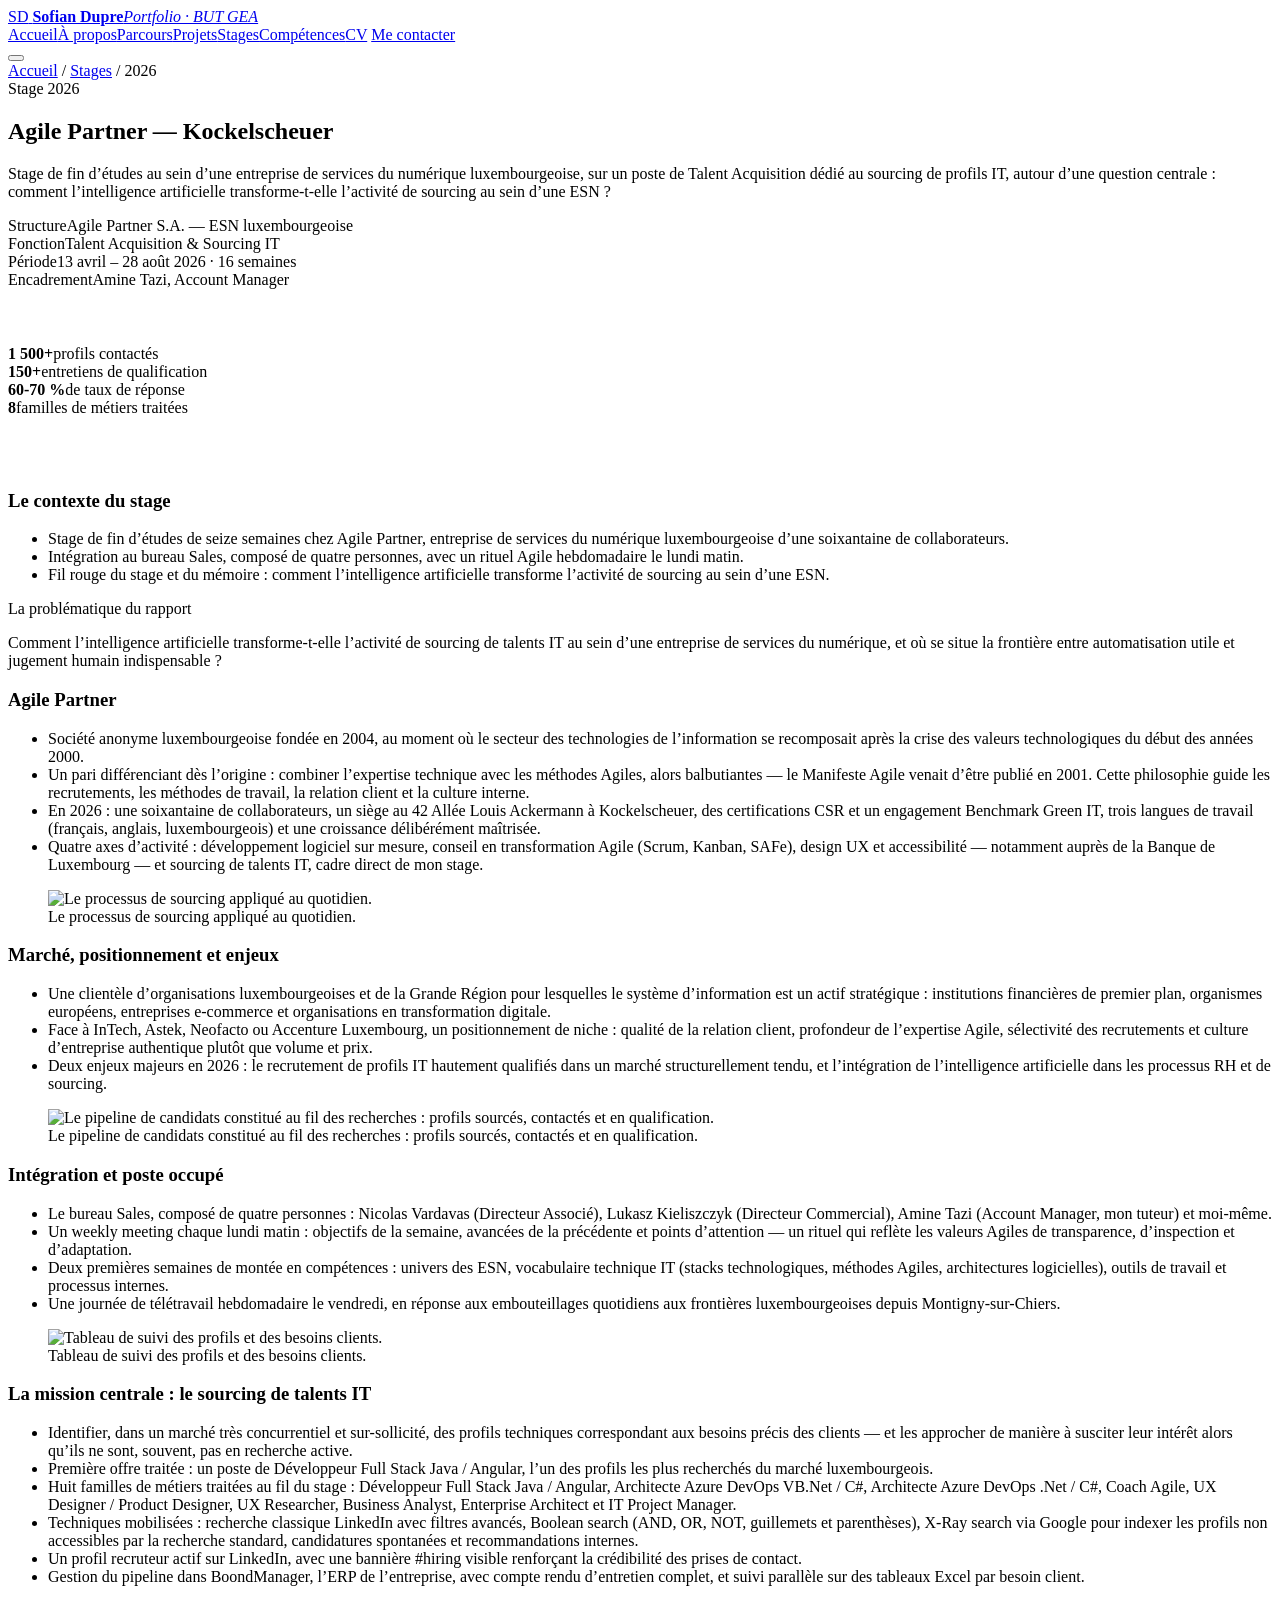
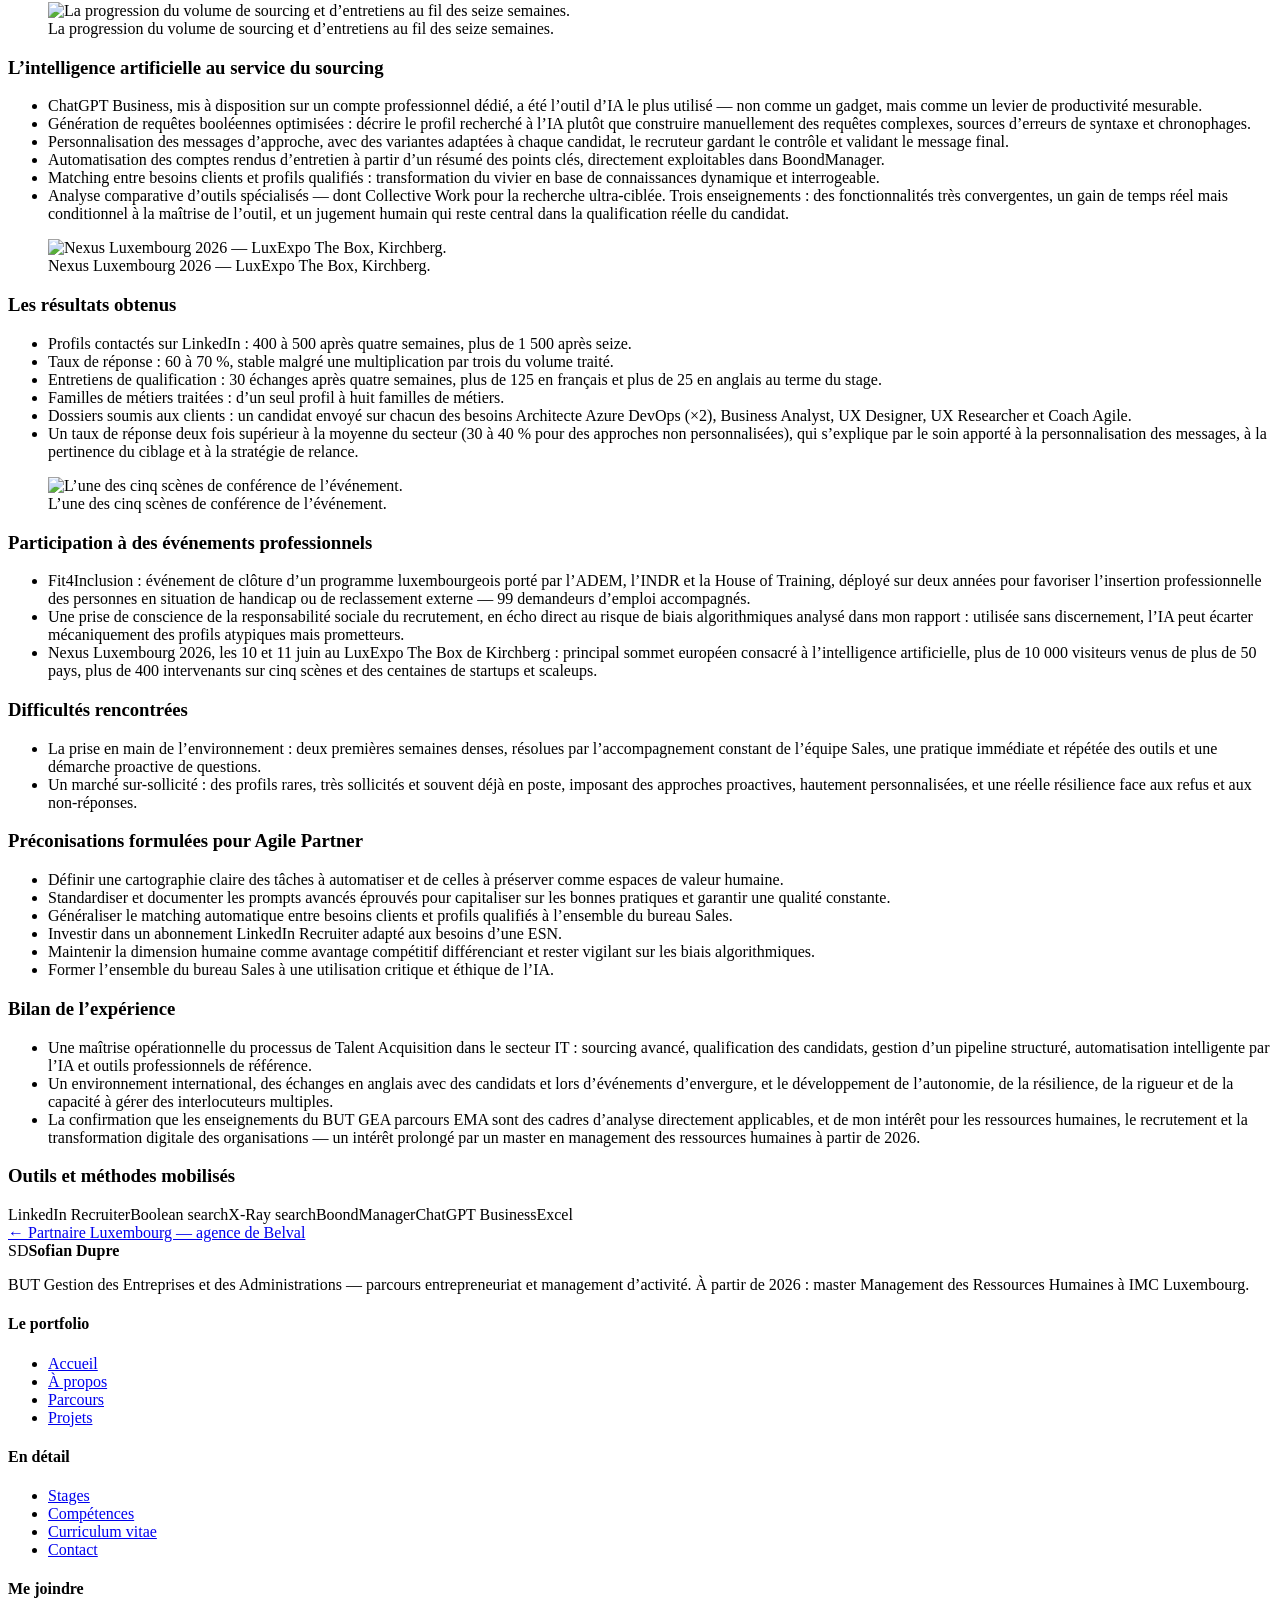
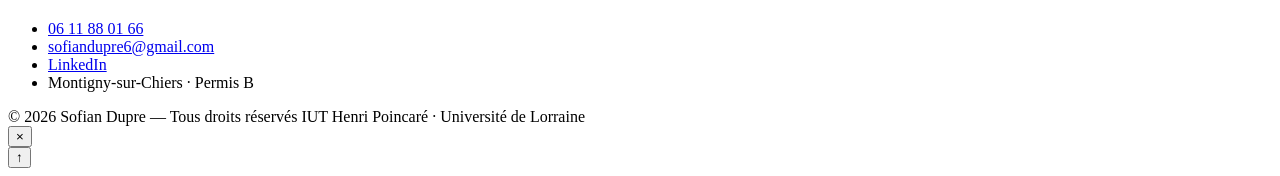
==== stages/agile.html @ 9243a303 "Add files via upload" ====
<!DOCTYPE html>
<html lang="fr">
<head>
<meta charset="utf-8">
<meta name="viewport" content="width=device-width,initial-scale=1">
<title>Agile Partner — Kockelscheuer · Sofian Dupre</title>
<meta name="description" content="Stage de fin d’études au sein d’une entreprise de services du numérique luxembourgeoise, sur un poste de Talent Acquisition dédié au sourcing de profils IT, autour d’une question centrale : comment l’intelligence artificielle transforme-t-elle l’activité de sourcing au sein d’une ESN ?">
<meta name="author" content="Sofian Dupre">
<meta property="og:title" content="Agile Partner — Kockelscheuer · Sofian Dupre">
<meta property="og:description" content="Stage de fin d’études au sein d’une entreprise de services du numérique luxembourgeoise, sur un poste de Talent Acquisition dédié au sourcing de profils IT, autour d’une question centrale : comment l’intelligence artificielle transforme-t-elle l’activité de sourcing au sein d’une ESN ?">
<meta property="og:type" content="website">
<link rel="stylesheet" href="../assets/css/style.css">
<link rel="icon" href="data:image/svg+xml,<svg xmlns='http://www.w3.org/2000/svg' viewBox='0 0 64 64'><rect width='64' height='64' rx='14' fill='%2310233F'/><text x='32' y='42' font-family='Arial' font-size='28' font-weight='bold' fill='white' text-anchor='middle'>SD</text></svg>">
</head>
<body>

<header>
  <div class="wrap nav">
    <a class="brand" href="../index.html">
      <span class="mono">SD</span>
      <span class="txt"><b>Sofian Dupre</b><i>Portfolio · BUT GEA</i></span>
    </a>
    <nav class="menu" aria-label="Navigation principale">
      <a href="../index.html">Accueil</a><a href="../a-propos.html">À propos</a><a href="../parcours.html">Parcours</a><a href="../projets.html">Projets</a><a href="../stages.html" class="active">Stages</a><a href="../competences.html">Compétences</a><a href="../cv.html">CV</a>
      <a class="btn primary" href="../contact.html">Me contacter</a>
    </nav>
    <button class="burger" aria-label="Ouvrir le menu" aria-expanded="false">
      <i></i><i></i><i></i></button>
  </div>
</header>

<main>

<section class="case-hero">
  <div class="wrap">
    <div class="crumbs"><a href="../index.html">Accueil</a> / <a href="../stages.html">Stages</a>
      / 2026</div>
    <span class="tag">Stage 2026</span>
    <h1>Agile Partner — Kockelscheuer</h1>
    <p>Stage de fin d’études au sein d’une entreprise de services du numérique luxembourgeoise, sur un poste de Talent Acquisition dédié au sourcing de profils IT, autour d’une question centrale : comment l’intelligence artificielle transforme-t-elle l’activité de sourcing au sein d’une ESN ?</p>
    <div class="case-meta"><div><span class="k">Structure</span><span class="v">Agile Partner S.A. — ESN luxembourgeoise</span></div><div><span class="k">Fonction</span><span class="v">Talent Acquisition &amp; Sourcing IT</span></div><div><span class="k">Période</span><span class="v">13 avril – 28 août 2026 · 16 semaines</span></div><div><span class="k">Encadrement</span><span class="v">Amine Tazi, Account Manager</span></div></div>
  </div>
</section>

<section style="padding-top:56px">
  <div class="wrap">
    <div class="hero-facts rv" style="margin:0 0 36px"><div class="fact"><b>1 500+</b><span>profils contactés</span></div><div class="fact"><b>150+</b><span>entretiens de qualification</span></div><div class="fact"><b>60-70 %</b><span>de taux de réponse</span></div><div class="fact"><b>8</b><span>familles de métiers traitées</span></div></div>
    <div class="gal"><figure><img src="../assets/img/stage_agile.jpg" alt="" loading="lazy"><figcaption></figcaption></figure></div>
    <div class="blk rv"><h3>Le contexte du stage</h3><ul class="list"><li>Stage de fin d’études de seize semaines chez Agile Partner, entreprise de services du numérique luxembourgeoise d’une soixantaine de collaborateurs.</li><li>Intégration au bureau Sales, composé de quatre personnes, avec un rituel Agile hebdomadaire le lundi matin.</li><li>Fil rouge du stage et du mémoire : comment l’intelligence artificielle transforme l’activité de sourcing au sein d’une ESN.</li></ul></div>
    <div class="callout"><div class="k">La problématique du rapport</div><p>Comment l’intelligence artificielle transforme-t-elle l’activité de sourcing de talents IT au sein d’une entreprise de services du numérique, et où se situe la frontière entre automatisation utile et jugement humain indispensable ?</p></div>
    <div class="blk rv"><h3>Agile Partner</h3><ul class="list"><li>Société anonyme luxembourgeoise fondée en 2004, au moment où le secteur des technologies de l’information se recomposait après la crise des valeurs technologiques du début des années 2000.</li><li>Un pari différenciant dès l’origine : combiner l’expertise technique avec les méthodes Agiles, alors balbutiantes — le Manifeste Agile venait d’être publié en 2001. Cette philosophie guide les recrutements, les méthodes de travail, la relation client et la culture interne.</li><li>En 2026 : une soixantaine de collaborateurs, un siège au 42 Allée Louis Ackermann à Kockelscheuer, des certifications CSR et un engagement Benchmark Green IT, trois langues de travail (français, anglais, luxembourgeois) et une croissance délibérément maîtrisée.</li><li>Quatre axes d’activité : développement logiciel sur mesure, conseil en transformation Agile (Scrum, Kanban, SAFe), design UX et accessibilité — notamment auprès de la Banque de Luxembourg — et sourcing de talents IT, cadre direct de mon stage.</li></ul><div class="gal"><figure><img src="../assets/img/dg_sourcing.svg" alt="Le processus de sourcing appliqué au quotidien." loading="lazy"><figcaption>Le processus de sourcing appliqué au quotidien.</figcaption></figure></div></div><div class="blk rv"><h3>Marché, positionnement et enjeux</h3><ul class="list"><li>Une clientèle d’organisations luxembourgeoises et de la Grande Région pour lesquelles le système d’information est un actif stratégique : institutions financières de premier plan, organismes européens, entreprises e-commerce et organisations en transformation digitale.</li><li>Face à InTech, Astek, Neofacto ou Accenture Luxembourg, un positionnement de niche : qualité de la relation client, profondeur de l’expertise Agile, sélectivité des recrutements et culture d’entreprise authentique plutôt que volume et prix.</li><li>Deux enjeux majeurs en 2026 : le recrutement de profils IT hautement qualifiés dans un marché structurellement tendu, et l’intégration de l’intelligence artificielle dans les processus RH et de sourcing.</li></ul><div class="gal"><figure><img src="../assets/img/st_agile_pipeline.jpg" alt="Le pipeline de candidats constitué au fil des recherches : profils sourcés, contactés et en qualification." loading="lazy"><figcaption>Le pipeline de candidats constitué au fil des recherches : profils sourcés, contactés et en qualification.</figcaption></figure></div></div><div class="blk rv"><h3>Intégration et poste occupé</h3><ul class="list"><li>Le bureau Sales, composé de quatre personnes : Nicolas Vardavas (Directeur Associé), Lukasz Kieliszczyk (Directeur Commercial), Amine Tazi (Account Manager, mon tuteur) et moi-même.</li><li>Un weekly meeting chaque lundi matin : objectifs de la semaine, avancées de la précédente et points d’attention — un rituel qui reflète les valeurs Agiles de transparence, d’inspection et d’adaptation.</li><li>Deux premières semaines de montée en compétences : univers des ESN, vocabulaire technique IT (stacks technologiques, méthodes Agiles, architectures logicielles), outils de travail et processus internes.</li><li>Une journée de télétravail hebdomadaire le vendredi, en réponse aux embouteillages quotidiens aux frontières luxembourgeoises depuis Montigny-sur-Chiers.</li></ul><div class="gal"><figure><img src="../assets/img/st_agile_suivi.jpg" alt="Tableau de suivi des profils et des besoins clients." loading="lazy"><figcaption>Tableau de suivi des profils et des besoins clients.</figcaption></figure></div></div><div class="blk rv"><h3>La mission centrale : le sourcing de talents IT</h3><ul class="list"><li>Identifier, dans un marché très concurrentiel et sur-sollicité, des profils techniques correspondant aux besoins précis des clients — et les approcher de manière à susciter leur intérêt alors qu’ils ne sont, souvent, pas en recherche active.</li><li>Première offre traitée : un poste de Développeur Full Stack Java / Angular, l’un des profils les plus recherchés du marché luxembourgeois.</li><li>Huit familles de métiers traitées au fil du stage : Développeur Full Stack Java / Angular, Architecte Azure DevOps VB.Net / C#, Architecte Azure DevOps .Net / C#, Coach Agile, UX Designer / Product Designer, UX Researcher, Business Analyst, Enterprise Architect et IT Project Manager.</li><li>Techniques mobilisées : recherche classique LinkedIn avec filtres avancés, Boolean search (AND, OR, NOT, guillemets et parenthèses), X-Ray search via Google pour indexer les profils non accessibles par la recherche standard, candidatures spontanées et recommandations internes.</li><li>Un profil recruteur actif sur LinkedIn, avec une bannière #hiring visible renforçant la crédibilité des prises de contact.</li><li>Gestion du pipeline dans BoondManager, l’ERP de l’entreprise, avec compte rendu d’entretien complet, et suivi parallèle sur des tableaux Excel par besoin client.</li></ul><div class="gal"><figure><img src="../assets/img/dg_agile_progression.svg" alt="La progression du volume de sourcing et d’entretiens au fil des seize semaines." loading="lazy"><figcaption>La progression du volume de sourcing et d’entretiens au fil des seize semaines.</figcaption></figure></div></div><div class="blk rv"><h3>L’intelligence artificielle au service du sourcing</h3><ul class="list"><li>ChatGPT Business, mis à disposition sur un compte professionnel dédié, a été l’outil d’IA le plus utilisé — non comme un gadget, mais comme un levier de productivité mesurable.</li><li>Génération de requêtes booléennes optimisées : décrire le profil recherché à l’IA plutôt que construire manuellement des requêtes complexes, sources d’erreurs de syntaxe et chronophages.</li><li>Personnalisation des messages d’approche, avec des variantes adaptées à chaque candidat, le recruteur gardant le contrôle et validant le message final.</li><li>Automatisation des comptes rendus d’entretien à partir d’un résumé des points clés, directement exploitables dans BoondManager.</li><li>Matching entre besoins clients et profils qualifiés : transformation du vivier en base de connaissances dynamique et interrogeable.</li><li>Analyse comparative d’outils spécialisés — dont Collective Work pour la recherche ultra-ciblée. Trois enseignements : des fonctionnalités très convergentes, un gain de temps réel mais conditionnel à la maîtrise de l’outil, et un jugement humain qui reste central dans la qualification réelle du candidat.</li></ul><div class="gal"><figure><img src="../assets/img/st_nexus1.jpg" alt="Nexus Luxembourg 2026 — LuxExpo The Box, Kirchberg." loading="lazy"><figcaption>Nexus Luxembourg 2026 — LuxExpo The Box, Kirchberg.</figcaption></figure></div></div><div class="blk rv"><h3>Les résultats obtenus</h3><ul class="list"><li>Profils contactés sur LinkedIn : 400 à 500 après quatre semaines, plus de 1 500 après seize.</li><li>Taux de réponse : 60 à 70 %, stable malgré une multiplication par trois du volume traité.</li><li>Entretiens de qualification : 30 échanges après quatre semaines, plus de 125 en français et plus de 25 en anglais au terme du stage.</li><li>Familles de métiers traitées : d’un seul profil à huit familles de métiers.</li><li>Dossiers soumis aux clients : un candidat envoyé sur chacun des besoins Architecte Azure DevOps (×2), Business Analyst, UX Designer, UX Researcher et Coach Agile.</li><li>Un taux de réponse deux fois supérieur à la moyenne du secteur (30 à 40 % pour des approches non personnalisées), qui s’explique par le soin apporté à la personnalisation des messages, à la pertinence du ciblage et à la stratégie de relance.</li></ul><div class="gal"><figure><img src="../assets/img/st_nexus2.jpg" alt="L’une des cinq scènes de conférence de l’événement." loading="lazy"><figcaption>L’une des cinq scènes de conférence de l’événement.</figcaption></figure></div></div><div class="blk rv"><h3>Participation à des événements professionnels</h3><ul class="list"><li>Fit4Inclusion : événement de clôture d’un programme luxembourgeois porté par l’ADEM, l’INDR et la House of Training, déployé sur deux années pour favoriser l’insertion professionnelle des personnes en situation de handicap ou de reclassement externe — 99 demandeurs d’emploi accompagnés.</li><li>Une prise de conscience de la responsabilité sociale du recrutement, en écho direct au risque de biais algorithmiques analysé dans mon rapport : utilisée sans discernement, l’IA peut écarter mécaniquement des profils atypiques mais prometteurs.</li><li>Nexus Luxembourg 2026, les 10 et 11 juin au LuxExpo The Box de Kirchberg : principal sommet européen consacré à l’intelligence artificielle, plus de 10 000 visiteurs venus de plus de 50 pays, plus de 400 intervenants sur cinq scènes et des centaines de startups et scaleups.</li></ul></div><div class="blk rv"><h3>Difficultés rencontrées</h3><ul class="list"><li>La prise en main de l’environnement : deux premières semaines denses, résolues par l’accompagnement constant de l’équipe Sales, une pratique immédiate et répétée des outils et une démarche proactive de questions.</li><li>Un marché sur-sollicité : des profils rares, très sollicités et souvent déjà en poste, imposant des approches proactives, hautement personnalisées, et une réelle résilience face aux refus et aux non-réponses.</li></ul></div><div class="blk rv"><h3>Préconisations formulées pour Agile Partner</h3><ul class="list"><li>Définir une cartographie claire des tâches à automatiser et de celles à préserver comme espaces de valeur humaine.</li><li>Standardiser et documenter les prompts avancés éprouvés pour capitaliser sur les bonnes pratiques et garantir une qualité constante.</li><li>Généraliser le matching automatique entre besoins clients et profils qualifiés à l’ensemble du bureau Sales.</li><li>Investir dans un abonnement LinkedIn Recruiter adapté aux besoins d’une ESN.</li><li>Maintenir la dimension humaine comme avantage compétitif différenciant et rester vigilant sur les biais algorithmiques.</li><li>Former l’ensemble du bureau Sales à une utilisation critique et éthique de l’IA.</li></ul></div><div class="blk rv"><h3>Bilan de l’expérience</h3><ul class="list"><li>Une maîtrise opérationnelle du processus de Talent Acquisition dans le secteur IT : sourcing avancé, qualification des candidats, gestion d’un pipeline structuré, automatisation intelligente par l’IA et outils professionnels de référence.</li><li>Un environnement international, des échanges en anglais avec des candidats et lors d’événements d’envergure, et le développement de l’autonomie, de la résilience, de la rigueur et de la capacité à gérer des interlocuteurs multiples.</li><li>La confirmation que les enseignements du BUT GEA parcours EMA sont des cadres d’analyse directement applicables, et de mon intérêt pour les ressources humaines, le recrutement et la transformation digitale des organisations — un intérêt prolongé par un master en management des ressources humaines à partir de 2026.</li></ul></div>
    <div class="blk rv"><h3>Outils et méthodes mobilisés</h3><div class="chipset"><span class="chip">LinkedIn Recruiter</span><span class="chip">Boolean search</span><span class="chip">X-Ray search</span><span class="chip">BoondManager</span><span class="chip">ChatGPT Business</span><span class="chip">Excel</span></div></div>
    <div class="pager"><a href="partnaire.html">← Partnaire Luxembourg — agence de Belval</a></div>
  </div>
</section>
</main>

<footer>
  <div class="wrap">
    <div class="fgrid">
      <div>
        <div class="fb"><span class="mono">SD</span><b>Sofian Dupre</b></div>
        <p>BUT Gestion des Entreprises et des Administrations — parcours entrepreneuriat et
           management d’activité. À partir de 2026 : master Management des Ressources Humaines
           à IMC Luxembourg.</p>
      </div>
      <div><h4>Le portfolio</h4><ul>
        <li><a href="../index.html">Accueil</a></li>
        <li><a href="../a-propos.html">À propos</a></li>
        <li><a href="../parcours.html">Parcours</a></li>
        <li><a href="../projets.html">Projets</a></li></ul></div>
      <div><h4>En détail</h4><ul>
        <li><a href="../stages.html">Stages</a></li>
        <li><a href="../competences.html">Compétences</a></li>
        <li><a href="../cv.html">Curriculum vitae</a></li>
        <li><a href="../contact.html">Contact</a></li></ul></div>
      <div><h4>Me joindre</h4><ul>
        <li><a href="tel:+33611880166">06 11 88 01 66</a></li>
        <li><a href="mailto:sofiandupre6@gmail.com">sofiandupre6@gmail.com</a></li>
        <li><a href="https://www.linkedin.com/in/dupresofian" target="_blank"
               rel="noopener">LinkedIn</a></li>
        <li>Montigny-sur-Chiers · Permis B</li></ul></div>
    </div>
    <div class="fbot">
      <span>© <span id="year">2026</span> Sofian Dupre — Tous droits réservés</span>
      <span>IUT Henri Poincaré · Université de Lorraine</span>
    </div>
  </div>
</footer>

<div id="lb" role="dialog" aria-label="Visionneuse">
  <button class="x" aria-label="Fermer">×</button><img alt="" hidden><div class="cap"></div>
</div>
<button id="top" aria-label="Haut de page">↑</button>
<script src="../assets/js/main.js"></script>
</body>
</html>
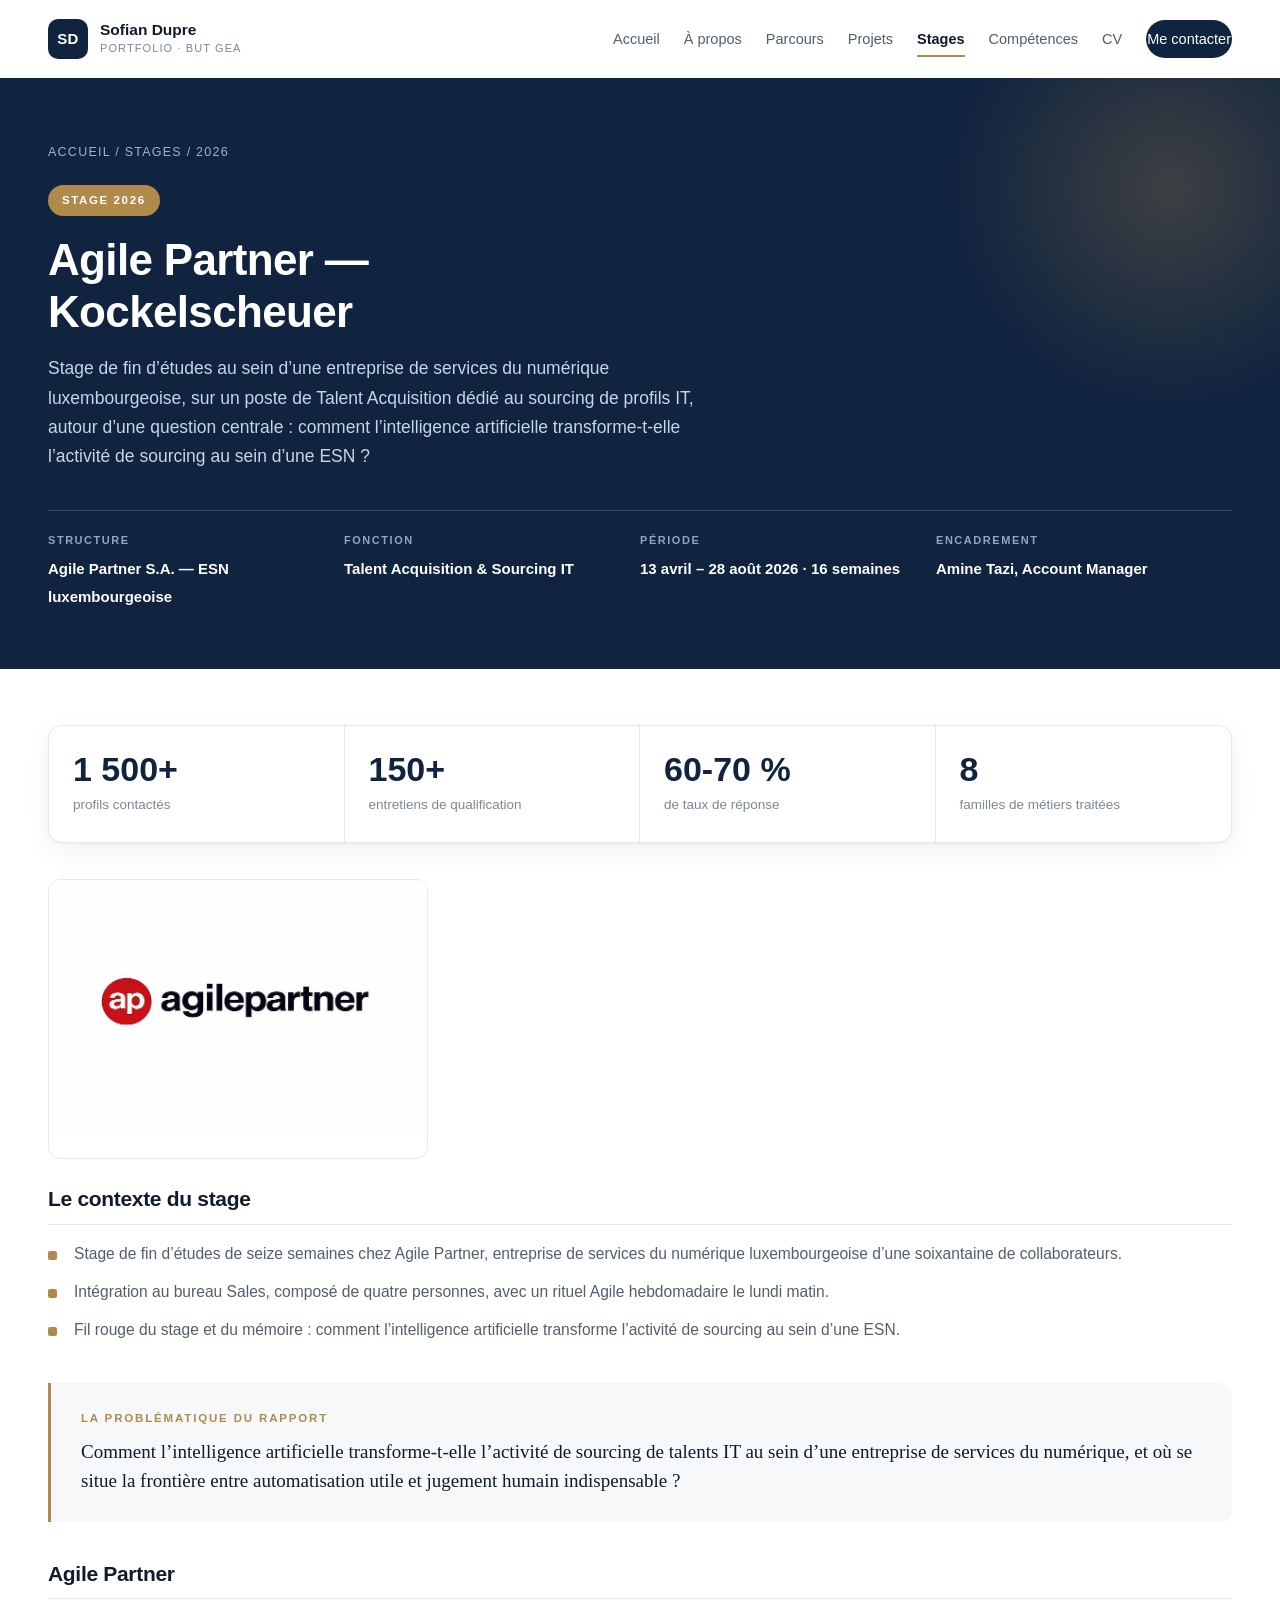
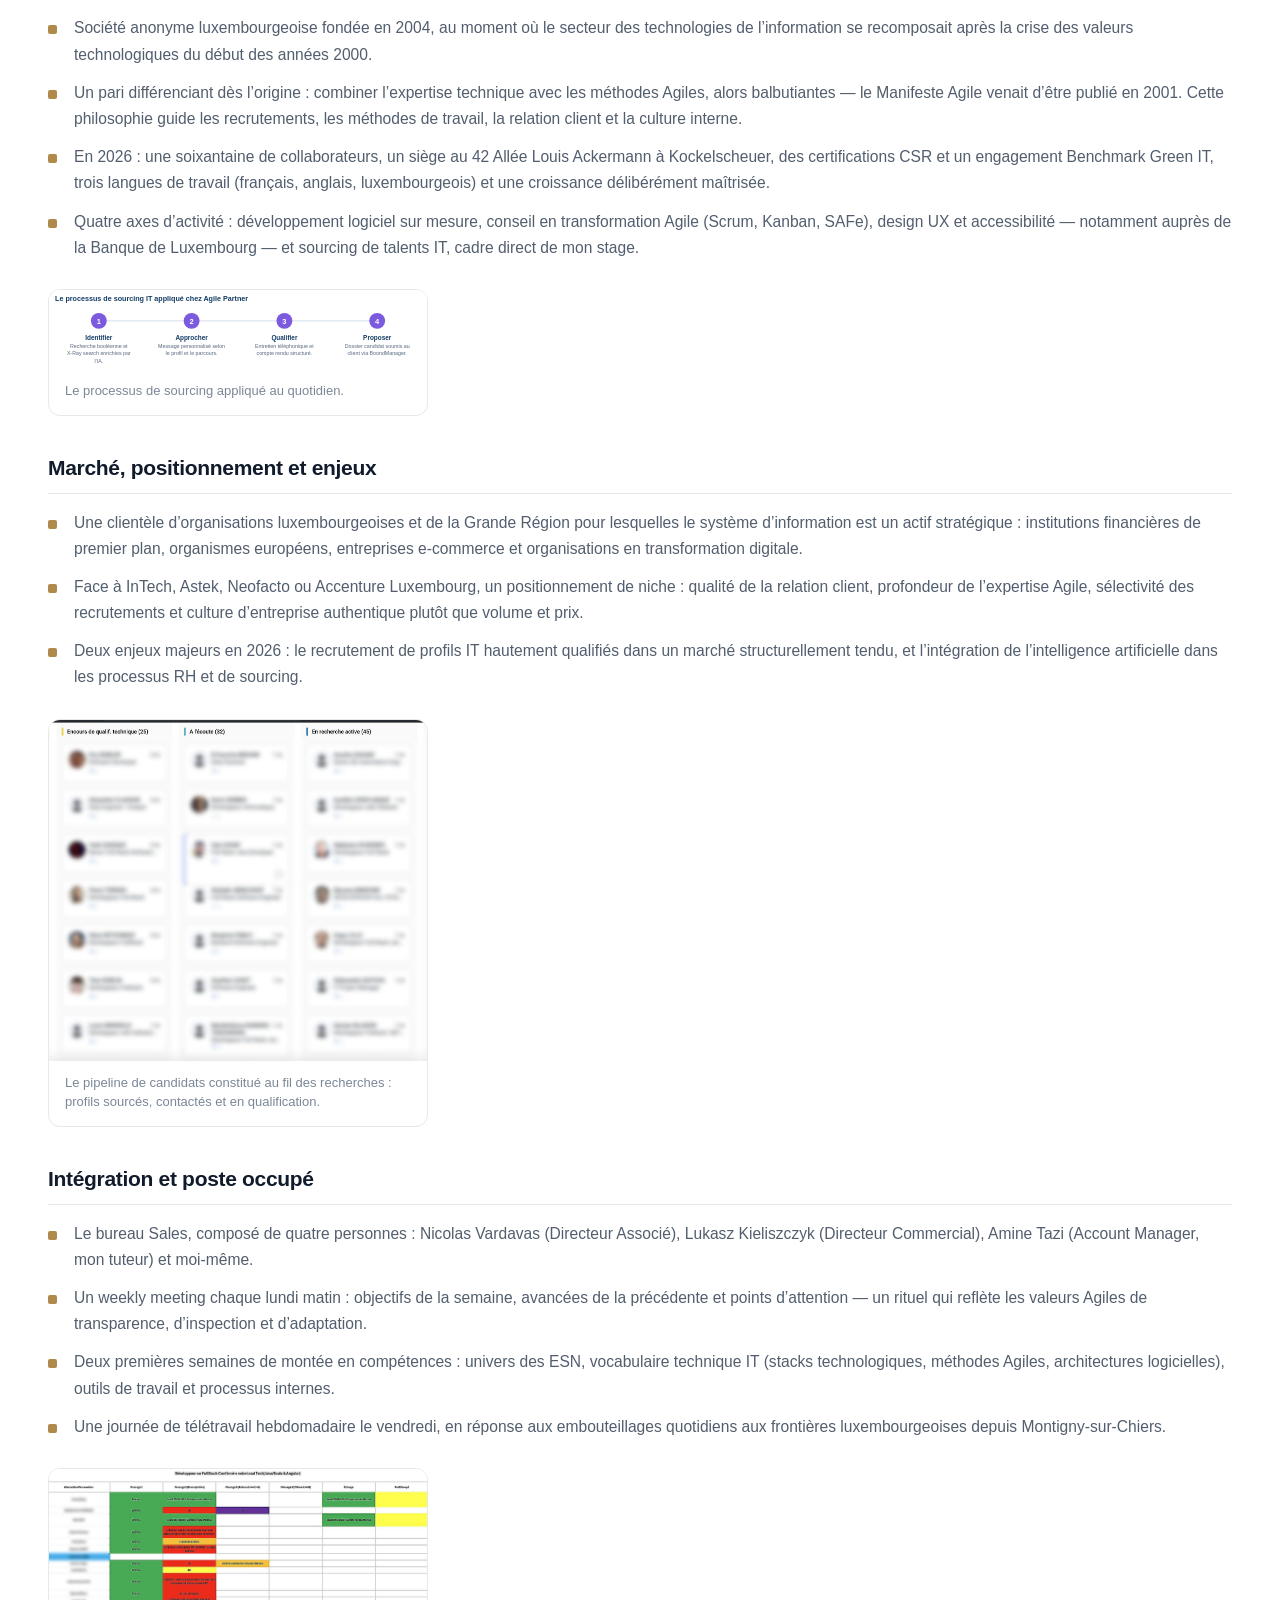
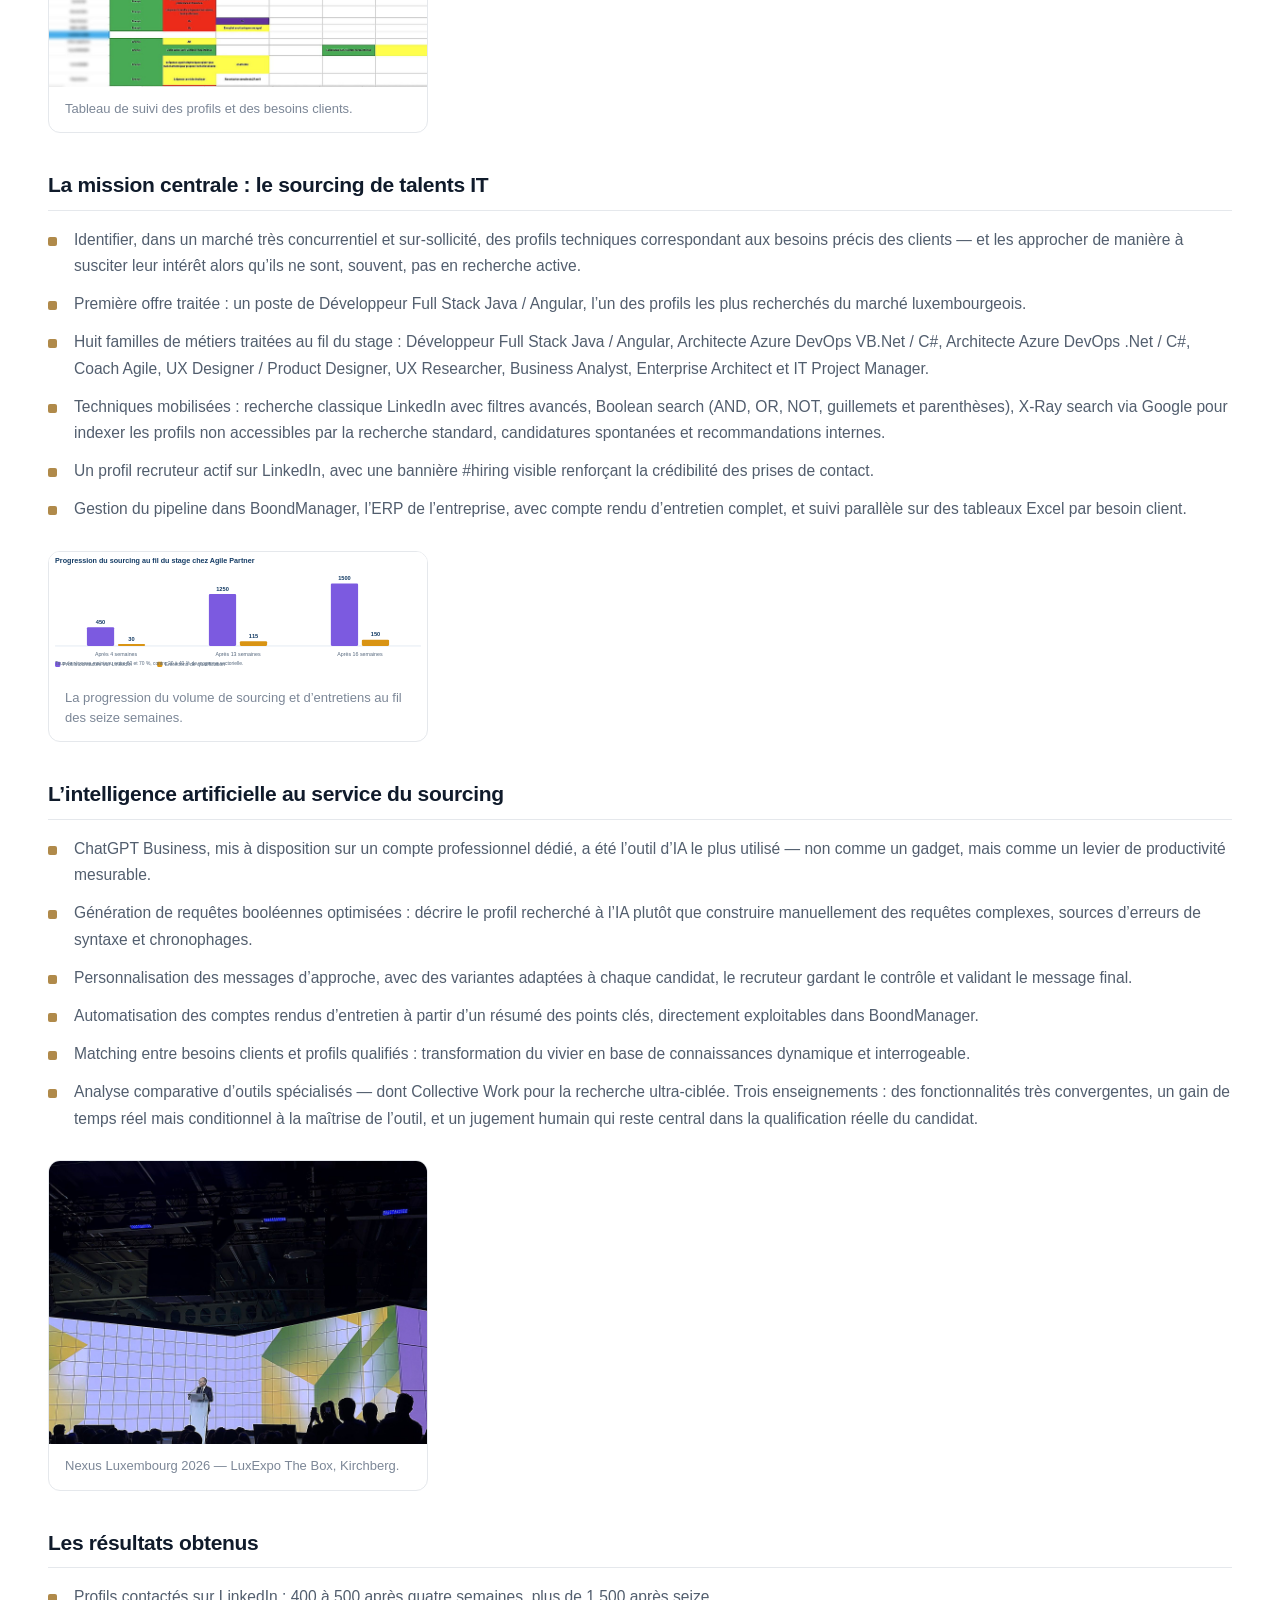
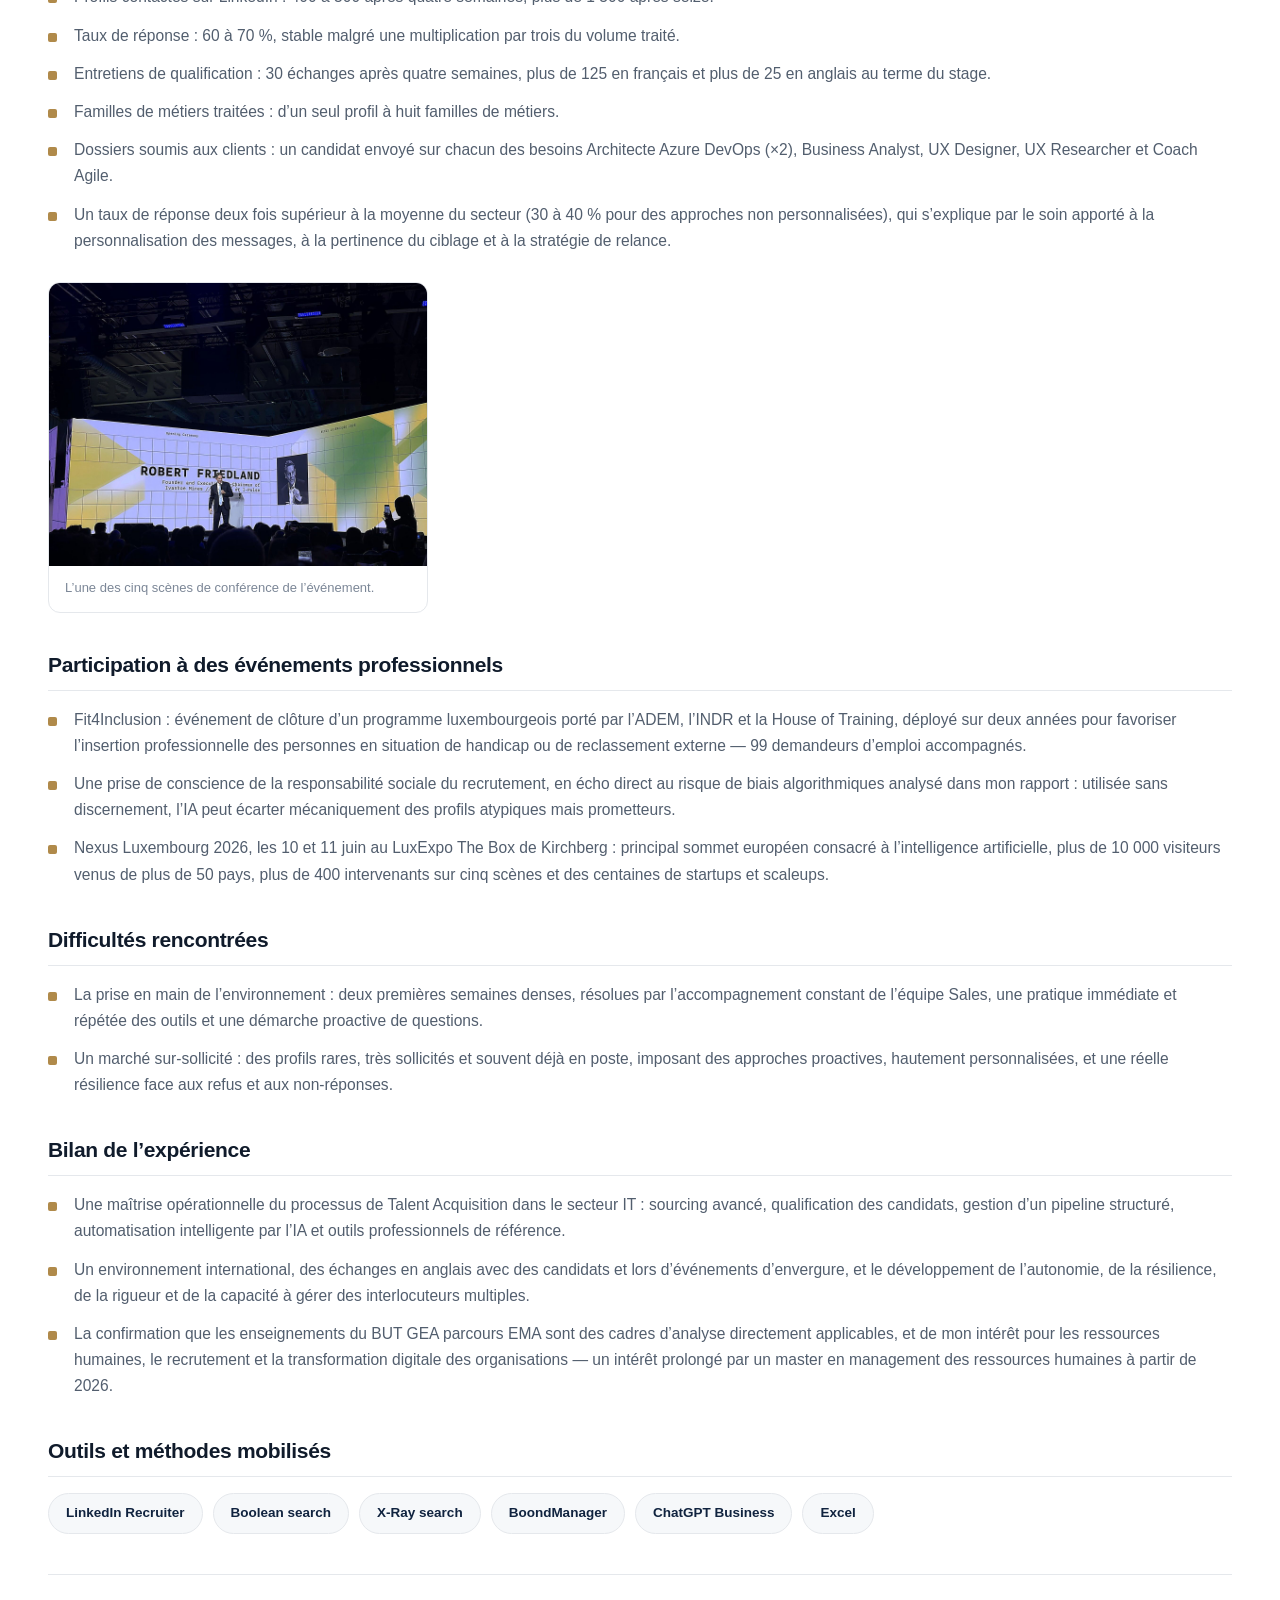
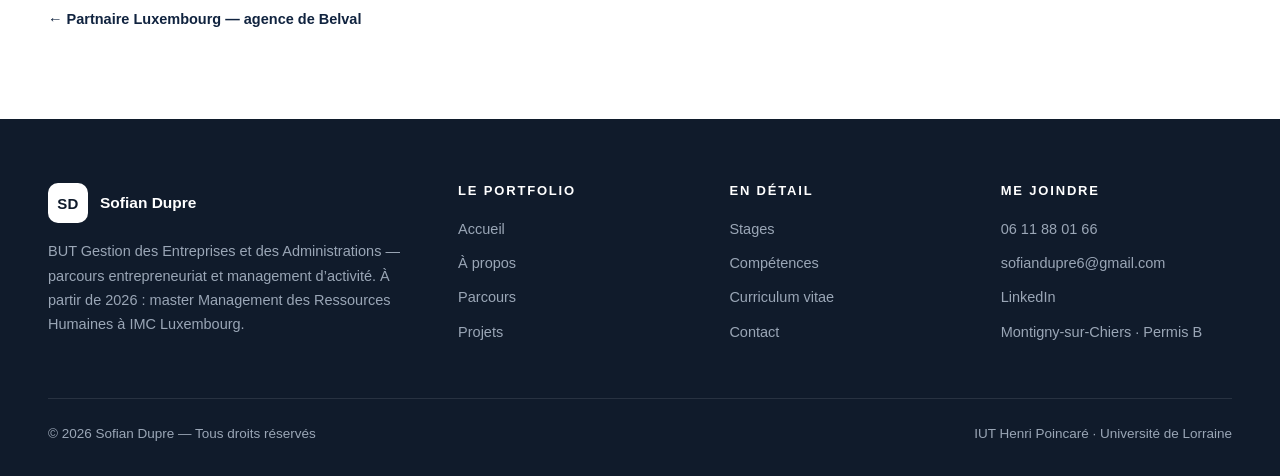
==== commit 25064ed9: "Add files via upload" ====
--- a/stages/agile.html
+++ b/stages/agile.html
@@ -48,7 +48,7 @@
     <div class="gal"><figure><img src="../assets/img/stage_agile.jpg" alt="" loading="lazy"><figcaption></figcaption></figure></div>
     <div class="blk rv"><h3>Le contexte du stage</h3><ul class="list"><li>Stage de fin d’études de seize semaines chez Agile Partner, entreprise de services du numérique luxembourgeoise d’une soixantaine de collaborateurs.</li><li>Intégration au bureau Sales, composé de quatre personnes, avec un rituel Agile hebdomadaire le lundi matin.</li><li>Fil rouge du stage et du mémoire : comment l’intelligence artificielle transforme l’activité de sourcing au sein d’une ESN.</li></ul></div>
     <div class="callout"><div class="k">La problématique du rapport</div><p>Comment l’intelligence artificielle transforme-t-elle l’activité de sourcing de talents IT au sein d’une entreprise de services du numérique, et où se situe la frontière entre automatisation utile et jugement humain indispensable ?</p></div>
-    <div class="blk rv"><h3>Agile Partner</h3><ul class="list"><li>Société anonyme luxembourgeoise fondée en 2004, au moment où le secteur des technologies de l’information se recomposait après la crise des valeurs technologiques du début des années 2000.</li><li>Un pari différenciant dès l’origine : combiner l’expertise technique avec les méthodes Agiles, alors balbutiantes — le Manifeste Agile venait d’être publié en 2001. Cette philosophie guide les recrutements, les méthodes de travail, la relation client et la culture interne.</li><li>En 2026 : une soixantaine de collaborateurs, un siège au 42 Allée Louis Ackermann à Kockelscheuer, des certifications CSR et un engagement Benchmark Green IT, trois langues de travail (français, anglais, luxembourgeois) et une croissance délibérément maîtrisée.</li><li>Quatre axes d’activité : développement logiciel sur mesure, conseil en transformation Agile (Scrum, Kanban, SAFe), design UX et accessibilité — notamment auprès de la Banque de Luxembourg — et sourcing de talents IT, cadre direct de mon stage.</li></ul><div class="gal"><figure><img src="../assets/img/dg_sourcing.svg" alt="Le processus de sourcing appliqué au quotidien." loading="lazy"><figcaption>Le processus de sourcing appliqué au quotidien.</figcaption></figure></div></div><div class="blk rv"><h3>Marché, positionnement et enjeux</h3><ul class="list"><li>Une clientèle d’organisations luxembourgeoises et de la Grande Région pour lesquelles le système d’information est un actif stratégique : institutions financières de premier plan, organismes européens, entreprises e-commerce et organisations en transformation digitale.</li><li>Face à InTech, Astek, Neofacto ou Accenture Luxembourg, un positionnement de niche : qualité de la relation client, profondeur de l’expertise Agile, sélectivité des recrutements et culture d’entreprise authentique plutôt que volume et prix.</li><li>Deux enjeux majeurs en 2026 : le recrutement de profils IT hautement qualifiés dans un marché structurellement tendu, et l’intégration de l’intelligence artificielle dans les processus RH et de sourcing.</li></ul><div class="gal"><figure><img src="../assets/img/st_agile_pipeline.jpg" alt="Le pipeline de candidats constitué au fil des recherches : profils sourcés, contactés et en qualification." loading="lazy"><figcaption>Le pipeline de candidats constitué au fil des recherches : profils sourcés, contactés et en qualification.</figcaption></figure></div></div><div class="blk rv"><h3>Intégration et poste occupé</h3><ul class="list"><li>Le bureau Sales, composé de quatre personnes : Nicolas Vardavas (Directeur Associé), Lukasz Kieliszczyk (Directeur Commercial), Amine Tazi (Account Manager, mon tuteur) et moi-même.</li><li>Un weekly meeting chaque lundi matin : objectifs de la semaine, avancées de la précédente et points d’attention — un rituel qui reflète les valeurs Agiles de transparence, d’inspection et d’adaptation.</li><li>Deux premières semaines de montée en compétences : univers des ESN, vocabulaire technique IT (stacks technologiques, méthodes Agiles, architectures logicielles), outils de travail et processus internes.</li><li>Une journée de télétravail hebdomadaire le vendredi, en réponse aux embouteillages quotidiens aux frontières luxembourgeoises depuis Montigny-sur-Chiers.</li></ul><div class="gal"><figure><img src="../assets/img/st_agile_suivi.jpg" alt="Tableau de suivi des profils et des besoins clients." loading="lazy"><figcaption>Tableau de suivi des profils et des besoins clients.</figcaption></figure></div></div><div class="blk rv"><h3>La mission centrale : le sourcing de talents IT</h3><ul class="list"><li>Identifier, dans un marché très concurrentiel et sur-sollicité, des profils techniques correspondant aux besoins précis des clients — et les approcher de manière à susciter leur intérêt alors qu’ils ne sont, souvent, pas en recherche active.</li><li>Première offre traitée : un poste de Développeur Full Stack Java / Angular, l’un des profils les plus recherchés du marché luxembourgeois.</li><li>Huit familles de métiers traitées au fil du stage : Développeur Full Stack Java / Angular, Architecte Azure DevOps VB.Net / C#, Architecte Azure DevOps .Net / C#, Coach Agile, UX Designer / Product Designer, UX Researcher, Business Analyst, Enterprise Architect et IT Project Manager.</li><li>Techniques mobilisées : recherche classique LinkedIn avec filtres avancés, Boolean search (AND, OR, NOT, guillemets et parenthèses), X-Ray search via Google pour indexer les profils non accessibles par la recherche standard, candidatures spontanées et recommandations internes.</li><li>Un profil recruteur actif sur LinkedIn, avec une bannière #hiring visible renforçant la crédibilité des prises de contact.</li><li>Gestion du pipeline dans BoondManager, l’ERP de l’entreprise, avec compte rendu d’entretien complet, et suivi parallèle sur des tableaux Excel par besoin client.</li></ul><div class="gal"><figure><img src="../assets/img/dg_agile_progression.svg" alt="La progression du volume de sourcing et d’entretiens au fil des seize semaines." loading="lazy"><figcaption>La progression du volume de sourcing et d’entretiens au fil des seize semaines.</figcaption></figure></div></div><div class="blk rv"><h3>L’intelligence artificielle au service du sourcing</h3><ul class="list"><li>ChatGPT Business, mis à disposition sur un compte professionnel dédié, a été l’outil d’IA le plus utilisé — non comme un gadget, mais comme un levier de productivité mesurable.</li><li>Génération de requêtes booléennes optimisées : décrire le profil recherché à l’IA plutôt que construire manuellement des requêtes complexes, sources d’erreurs de syntaxe et chronophages.</li><li>Personnalisation des messages d’approche, avec des variantes adaptées à chaque candidat, le recruteur gardant le contrôle et validant le message final.</li><li>Automatisation des comptes rendus d’entretien à partir d’un résumé des points clés, directement exploitables dans BoondManager.</li><li>Matching entre besoins clients et profils qualifiés : transformation du vivier en base de connaissances dynamique et interrogeable.</li><li>Analyse comparative d’outils spécialisés — dont Collective Work pour la recherche ultra-ciblée. Trois enseignements : des fonctionnalités très convergentes, un gain de temps réel mais conditionnel à la maîtrise de l’outil, et un jugement humain qui reste central dans la qualification réelle du candidat.</li></ul><div class="gal"><figure><img src="../assets/img/st_nexus1.jpg" alt="Nexus Luxembourg 2026 — LuxExpo The Box, Kirchberg." loading="lazy"><figcaption>Nexus Luxembourg 2026 — LuxExpo The Box, Kirchberg.</figcaption></figure></div></div><div class="blk rv"><h3>Les résultats obtenus</h3><ul class="list"><li>Profils contactés sur LinkedIn : 400 à 500 après quatre semaines, plus de 1 500 après seize.</li><li>Taux de réponse : 60 à 70 %, stable malgré une multiplication par trois du volume traité.</li><li>Entretiens de qualification : 30 échanges après quatre semaines, plus de 125 en français et plus de 25 en anglais au terme du stage.</li><li>Familles de métiers traitées : d’un seul profil à huit familles de métiers.</li><li>Dossiers soumis aux clients : un candidat envoyé sur chacun des besoins Architecte Azure DevOps (×2), Business Analyst, UX Designer, UX Researcher et Coach Agile.</li><li>Un taux de réponse deux fois supérieur à la moyenne du secteur (30 à 40 % pour des approches non personnalisées), qui s’explique par le soin apporté à la personnalisation des messages, à la pertinence du ciblage et à la stratégie de relance.</li></ul><div class="gal"><figure><img src="../assets/img/st_nexus2.jpg" alt="L’une des cinq scènes de conférence de l’événement." loading="lazy"><figcaption>L’une des cinq scènes de conférence de l’événement.</figcaption></figure></div></div><div class="blk rv"><h3>Participation à des événements professionnels</h3><ul class="list"><li>Fit4Inclusion : événement de clôture d’un programme luxembourgeois porté par l’ADEM, l’INDR et la House of Training, déployé sur deux années pour favoriser l’insertion professionnelle des personnes en situation de handicap ou de reclassement externe — 99 demandeurs d’emploi accompagnés.</li><li>Une prise de conscience de la responsabilité sociale du recrutement, en écho direct au risque de biais algorithmiques analysé dans mon rapport : utilisée sans discernement, l’IA peut écarter mécaniquement des profils atypiques mais prometteurs.</li><li>Nexus Luxembourg 2026, les 10 et 11 juin au LuxExpo The Box de Kirchberg : principal sommet européen consacré à l’intelligence artificielle, plus de 10 000 visiteurs venus de plus de 50 pays, plus de 400 intervenants sur cinq scènes et des centaines de startups et scaleups.</li></ul></div><div class="blk rv"><h3>Difficultés rencontrées</h3><ul class="list"><li>La prise en main de l’environnement : deux premières semaines denses, résolues par l’accompagnement constant de l’équipe Sales, une pratique immédiate et répétée des outils et une démarche proactive de questions.</li><li>Un marché sur-sollicité : des profils rares, très sollicités et souvent déjà en poste, imposant des approches proactives, hautement personnalisées, et une réelle résilience face aux refus et aux non-réponses.</li></ul></div><div class="blk rv"><h3>Préconisations formulées pour Agile Partner</h3><ul class="list"><li>Définir une cartographie claire des tâches à automatiser et de celles à préserver comme espaces de valeur humaine.</li><li>Standardiser et documenter les prompts avancés éprouvés pour capitaliser sur les bonnes pratiques et garantir une qualité constante.</li><li>Généraliser le matching automatique entre besoins clients et profils qualifiés à l’ensemble du bureau Sales.</li><li>Investir dans un abonnement LinkedIn Recruiter adapté aux besoins d’une ESN.</li><li>Maintenir la dimension humaine comme avantage compétitif différenciant et rester vigilant sur les biais algorithmiques.</li><li>Former l’ensemble du bureau Sales à une utilisation critique et éthique de l’IA.</li></ul></div><div class="blk rv"><h3>Bilan de l’expérience</h3><ul class="list"><li>Une maîtrise opérationnelle du processus de Talent Acquisition dans le secteur IT : sourcing avancé, qualification des candidats, gestion d’un pipeline structuré, automatisation intelligente par l’IA et outils professionnels de référence.</li><li>Un environnement international, des échanges en anglais avec des candidats et lors d’événements d’envergure, et le développement de l’autonomie, de la résilience, de la rigueur et de la capacité à gérer des interlocuteurs multiples.</li><li>La confirmation que les enseignements du BUT GEA parcours EMA sont des cadres d’analyse directement applicables, et de mon intérêt pour les ressources humaines, le recrutement et la transformation digitale des organisations — un intérêt prolongé par un master en management des ressources humaines à partir de 2026.</li></ul></div>
+    <div class="blk rv"><h3>Agile Partner</h3><ul class="list"><li>Société anonyme luxembourgeoise fondée en 2004, au moment où le secteur des technologies de l’information se recomposait après la crise des valeurs technologiques du début des années 2000.</li><li>Un pari différenciant dès l’origine : combiner l’expertise technique avec les méthodes Agiles, alors balbutiantes — le Manifeste Agile venait d’être publié en 2001. Cette philosophie guide les recrutements, les méthodes de travail, la relation client et la culture interne.</li><li>En 2026 : une soixantaine de collaborateurs, un siège au 42 Allée Louis Ackermann à Kockelscheuer, des certifications CSR et un engagement Benchmark Green IT, trois langues de travail (français, anglais, luxembourgeois) et une croissance délibérément maîtrisée.</li><li>Quatre axes d’activité : développement logiciel sur mesure, conseil en transformation Agile (Scrum, Kanban, SAFe), design UX et accessibilité — notamment auprès de la Banque de Luxembourg — et sourcing de talents IT, cadre direct de mon stage.</li></ul><div class="gal"><figure><img src="../assets/img/dg_sourcing.svg" alt="Le processus de sourcing appliqué au quotidien." loading="lazy"><figcaption>Le processus de sourcing appliqué au quotidien.</figcaption></figure></div></div><div class="blk rv"><h3>Marché, positionnement et enjeux</h3><ul class="list"><li>Une clientèle d’organisations luxembourgeoises et de la Grande Région pour lesquelles le système d’information est un actif stratégique : institutions financières de premier plan, organismes européens, entreprises e-commerce et organisations en transformation digitale.</li><li>Face à InTech, Astek, Neofacto ou Accenture Luxembourg, un positionnement de niche : qualité de la relation client, profondeur de l’expertise Agile, sélectivité des recrutements et culture d’entreprise authentique plutôt que volume et prix.</li><li>Deux enjeux majeurs en 2026 : le recrutement de profils IT hautement qualifiés dans un marché structurellement tendu, et l’intégration de l’intelligence artificielle dans les processus RH et de sourcing.</li></ul><div class="gal"><figure><img src="../assets/img/st_agile_pipeline.jpg" alt="Le pipeline de candidats constitué au fil des recherches : profils sourcés, contactés et en qualification." loading="lazy"><figcaption>Le pipeline de candidats constitué au fil des recherches : profils sourcés, contactés et en qualification.</figcaption></figure></div></div><div class="blk rv"><h3>Intégration et poste occupé</h3><ul class="list"><li>Le bureau Sales, composé de quatre personnes : Nicolas Vardavas (Directeur Associé), Lukasz Kieliszczyk (Directeur Commercial), Amine Tazi (Account Manager, mon tuteur) et moi-même.</li><li>Un weekly meeting chaque lundi matin : objectifs de la semaine, avancées de la précédente et points d’attention — un rituel qui reflète les valeurs Agiles de transparence, d’inspection et d’adaptation.</li><li>Deux premières semaines de montée en compétences : univers des ESN, vocabulaire technique IT (stacks technologiques, méthodes Agiles, architectures logicielles), outils de travail et processus internes.</li><li>Une journée de télétravail hebdomadaire le vendredi, en réponse aux embouteillages quotidiens aux frontières luxembourgeoises depuis Montigny-sur-Chiers.</li></ul><div class="gal"><figure><img src="../assets/img/st_agile_suivi.jpg" alt="Tableau de suivi des profils et des besoins clients." loading="lazy"><figcaption>Tableau de suivi des profils et des besoins clients.</figcaption></figure></div></div><div class="blk rv"><h3>La mission centrale : le sourcing de talents IT</h3><ul class="list"><li>Identifier, dans un marché très concurrentiel et sur-sollicité, des profils techniques correspondant aux besoins précis des clients — et les approcher de manière à susciter leur intérêt alors qu’ils ne sont, souvent, pas en recherche active.</li><li>Première offre traitée : un poste de Développeur Full Stack Java / Angular, l’un des profils les plus recherchés du marché luxembourgeois.</li><li>Huit familles de métiers traitées au fil du stage : Développeur Full Stack Java / Angular, Architecte Azure DevOps VB.Net / C#, Architecte Azure DevOps .Net / C#, Coach Agile, UX Designer / Product Designer, UX Researcher, Business Analyst, Enterprise Architect et IT Project Manager.</li><li>Techniques mobilisées : recherche classique LinkedIn avec filtres avancés, Boolean search (AND, OR, NOT, guillemets et parenthèses), X-Ray search via Google pour indexer les profils non accessibles par la recherche standard, candidatures spontanées et recommandations internes.</li><li>Un profil recruteur actif sur LinkedIn, avec une bannière #hiring visible renforçant la crédibilité des prises de contact.</li><li>Gestion du pipeline dans BoondManager, l’ERP de l’entreprise, avec compte rendu d’entretien complet, et suivi parallèle sur des tableaux Excel par besoin client.</li></ul><div class="gal"><figure><img src="../assets/img/dg_agile_progression.svg" alt="La progression du volume de sourcing et d’entretiens au fil des seize semaines." loading="lazy"><figcaption>La progression du volume de sourcing et d’entretiens au fil des seize semaines.</figcaption></figure></div></div><div class="blk rv"><h3>L’intelligence artificielle au service du sourcing</h3><ul class="list"><li>ChatGPT Business, mis à disposition sur un compte professionnel dédié, a été l’outil d’IA le plus utilisé — non comme un gadget, mais comme un levier de productivité mesurable.</li><li>Génération de requêtes booléennes optimisées : décrire le profil recherché à l’IA plutôt que construire manuellement des requêtes complexes, sources d’erreurs de syntaxe et chronophages.</li><li>Personnalisation des messages d’approche, avec des variantes adaptées à chaque candidat, le recruteur gardant le contrôle et validant le message final.</li><li>Automatisation des comptes rendus d’entretien à partir d’un résumé des points clés, directement exploitables dans BoondManager.</li><li>Matching entre besoins clients et profils qualifiés : transformation du vivier en base de connaissances dynamique et interrogeable.</li><li>Analyse comparative d’outils spécialisés — dont Collective Work pour la recherche ultra-ciblée. Trois enseignements : des fonctionnalités très convergentes, un gain de temps réel mais conditionnel à la maîtrise de l’outil, et un jugement humain qui reste central dans la qualification réelle du candidat.</li></ul><div class="gal"><figure><img src="../assets/img/st_nexus1.jpg" alt="Nexus Luxembourg 2026 — LuxExpo The Box, Kirchberg." loading="lazy"><figcaption>Nexus Luxembourg 2026 — LuxExpo The Box, Kirchberg.</figcaption></figure></div></div><div class="blk rv"><h3>Les résultats obtenus</h3><ul class="list"><li>Profils contactés sur LinkedIn : 400 à 500 après quatre semaines, plus de 1 500 après seize.</li><li>Taux de réponse : 60 à 70 %, stable malgré une multiplication par trois du volume traité.</li><li>Entretiens de qualification : 30 échanges après quatre semaines, plus de 125 en français et plus de 25 en anglais au terme du stage.</li><li>Familles de métiers traitées : d’un seul profil à huit familles de métiers.</li><li>Dossiers soumis aux clients : un candidat envoyé sur chacun des besoins Architecte Azure DevOps (×2), Business Analyst, UX Designer, UX Researcher et Coach Agile.</li><li>Un taux de réponse deux fois supérieur à la moyenne du secteur (30 à 40 % pour des approches non personnalisées), qui s’explique par le soin apporté à la personnalisation des messages, à la pertinence du ciblage et à la stratégie de relance.</li></ul><div class="gal"><figure><img src="../assets/img/st_nexus2.jpg" alt="L’une des cinq scènes de conférence de l’événement." loading="lazy"><figcaption>L’une des cinq scènes de conférence de l’événement.</figcaption></figure></div></div><div class="blk rv"><h3>Participation à des événements professionnels</h3><ul class="list"><li>Fit4Inclusion : événement de clôture d’un programme luxembourgeois porté par l’ADEM, l’INDR et la House of Training, déployé sur deux années pour favoriser l’insertion professionnelle des personnes en situation de handicap ou de reclassement externe — 99 demandeurs d’emploi accompagnés.</li><li>Une prise de conscience de la responsabilité sociale du recrutement, en écho direct au risque de biais algorithmiques analysé dans mon rapport : utilisée sans discernement, l’IA peut écarter mécaniquement des profils atypiques mais prometteurs.</li><li>Nexus Luxembourg 2026, les 10 et 11 juin au LuxExpo The Box de Kirchberg : principal sommet européen consacré à l’intelligence artificielle, plus de 10 000 visiteurs venus de plus de 50 pays, plus de 400 intervenants sur cinq scènes et des centaines de startups et scaleups.</li></ul></div><div class="blk rv"><h3>Difficultés rencontrées</h3><ul class="list"><li>La prise en main de l’environnement : deux premières semaines denses, résolues par l’accompagnement constant de l’équipe Sales, une pratique immédiate et répétée des outils et une démarche proactive de questions.</li><li>Un marché sur-sollicité : des profils rares, très sollicités et souvent déjà en poste, imposant des approches proactives, hautement personnalisées, et une réelle résilience face aux refus et aux non-réponses.</li></ul></div><div class="blk rv"><h3>Bilan de l’expérience</h3><ul class="list"><li>Une maîtrise opérationnelle du processus de Talent Acquisition dans le secteur IT : sourcing avancé, qualification des candidats, gestion d’un pipeline structuré, automatisation intelligente par l’IA et outils professionnels de référence.</li><li>Un environnement international, des échanges en anglais avec des candidats et lors d’événements d’envergure, et le développement de l’autonomie, de la résilience, de la rigueur et de la capacité à gérer des interlocuteurs multiples.</li><li>La confirmation que les enseignements du BUT GEA parcours EMA sont des cadres d’analyse directement applicables, et de mon intérêt pour les ressources humaines, le recrutement et la transformation digitale des organisations — un intérêt prolongé par un master en management des ressources humaines à partir de 2026.</li></ul></div>
     <div class="blk rv"><h3>Outils et méthodes mobilisés</h3><div class="chipset"><span class="chip">LinkedIn Recruiter</span><span class="chip">Boolean search</span><span class="chip">X-Ray search</span><span class="chip">BoondManager</span><span class="chip">ChatGPT Business</span><span class="chip">Excel</span></div></div>
     <div class="pager"><a href="partnaire.html">← Partnaire Luxembourg — agence de Belval</a></div>
   </div>
--- a/assets/css/style.css
+++ b/assets/css/style.css
@@ -0,0 +1,331 @@
+/* =========================================================================
+   Sofian Dupre — portfolio · feuille de styles
+   ========================================================================= */
+:root{
+  --navy:#10233F; --navy-2:#1B3557; --gold:#B08A4A; --gold-2:#C9A469;
+  --ink:#101B2B; --body:#525E6E; --mute:#7C8797;
+  --line:#E5E8EC; --line-2:#D3D8DF;
+  --bg:#FFFFFF; --soft:#F6F8FA; --soft-2:#EFF2F6;
+  --c-blue:#1D4E89; --c-green:#2C6E54; --c-red:#8E3B33; --c-plum:#4A4270;
+  --c-gold:#8A6B2F; --c-teal:#1F5A6E;
+  --sans:"Inter","Segoe UI",-apple-system,BlinkMacSystemFont,"Helvetica Neue",Arial,sans-serif;
+  --serif:"Iowan Old Style","Palatino Linotype",Georgia,serif;
+  --shadow:0 1px 2px rgba(16,35,63,.04),0 8px 24px rgba(16,35,63,.06);
+  --shadow-l:0 2px 4px rgba(16,35,63,.06),0 18px 48px rgba(16,35,63,.12);
+  --r:14px; --wrap:1240px; --head:78px;
+}
+*{margin:0;padding:0;box-sizing:border-box}
+html{scroll-behavior:smooth;scroll-padding-top:calc(var(--head) + 20px)}
+body{font-family:var(--sans);color:var(--body);background:var(--bg);
+  font-size:16.5px;line-height:1.68;-webkit-font-smoothing:antialiased}
+img{max-width:100%;display:block}
+a{color:inherit;text-decoration:none}
+h1,h2,h3,h4,h5{color:var(--ink);line-height:1.18;font-weight:700;letter-spacing:-.015em}
+.wrap{max-width:var(--wrap);margin:0 auto;padding:0 28px}
+.sr{position:absolute;width:1px;height:1px;overflow:hidden;clip:rect(0 0 0 0)}
+
+/* ---------------- en-tête ---------------- */
+header{position:fixed;top:0;left:0;right:0;height:var(--head);z-index:900;
+  background:rgba(255,255,255,.88);backdrop-filter:saturate(180%) blur(14px);
+  border-bottom:1px solid transparent;transition:.3s}
+header.scrolled{border-bottom-color:var(--line);box-shadow:0 6px 24px rgba(16,35,63,.06)}
+.nav{display:flex;align-items:center;justify-content:space-between;height:var(--head)}
+.brand{display:flex;align-items:center;gap:12px}
+.brand .txt{display:block}
+.brand .txt b{display:block;font-size:15.5px;color:var(--ink);font-weight:700;line-height:1.25}
+.brand .txt i{display:block;font-style:normal;font-size:11px;color:var(--mute);
+  letter-spacing:.1em;text-transform:uppercase}
+.brand .mono,footer .mono{width:40px;height:40px;min-width:40px;border-radius:10px;
+  background:var(--navy);color:#fff;display:flex;align-items:center;justify-content:center;
+  font-weight:700;font-size:15px;letter-spacing:.02em;text-transform:none}
+.menu{display:flex;align-items:center;gap:24px}
+.menu a{font-size:14.5px;font-weight:500;color:var(--body);position:relative;padding:6px 0}
+.menu a::after{content:"";position:absolute;left:0;right:100%;bottom:0;height:2px;
+  background:var(--gold);transition:right .28s}
+.menu a:hover{color:var(--ink)}
+.menu a:hover::after,.menu a.active::after{right:0}
+.menu a.active{color:var(--ink);font-weight:600}
+.btn{display:inline-flex;align-items:center;gap:9px;font-size:14.5px;font-weight:600;
+  padding:11px 21px;white-space:nowrap;border-radius:100px;transition:.25s;border:1px solid transparent;
+  cursor:pointer;font-family:inherit}
+.btn.primary{background:var(--navy);color:#fff}
+.btn.primary:hover{background:var(--navy-2);transform:translateY(-2px);
+  box-shadow:0 10px 26px rgba(16,35,63,.24)}
+.btn.ghost{border-color:var(--line-2);color:var(--ink);background:#fff}
+.btn.ghost:hover{border-color:var(--navy);transform:translateY(-2px)}
+.btn.gold{background:var(--gold);color:#fff}
+.btn.gold:hover{background:var(--gold-2);transform:translateY(-2px)}
+.burger{display:none;width:42px;height:42px;border:1px solid var(--line);border-radius:10px;
+  background:#fff;position:relative;cursor:pointer}
+.burger i{position:absolute;left:11px;right:11px;height:2px;background:var(--ink);
+  transition:.28s;border-radius:2px}
+.burger i:nth-child(1){top:14px}.burger i:nth-child(2){top:20px}.burger i:nth-child(3){top:26px}
+.burger.on i:nth-child(1){transform:translateY(6px) rotate(45deg)}
+.burger.on i:nth-child(2){opacity:0}
+.burger.on i:nth-child(3){transform:translateY(-6px) rotate(-45deg)}
+
+/* ---------------- structure ---------------- */
+main{padding-top:var(--head)}
+section{padding:88px 0}
+section.soft{background:var(--soft)}
+.eyebrow{display:inline-flex;align-items:center;gap:12px;font-size:12px;font-weight:700;
+  letter-spacing:.2em;text-transform:uppercase;color:var(--gold);margin-bottom:16px}
+.eyebrow::before{content:"";width:30px;height:2px;background:var(--gold)}
+h2.title{font-size:clamp(28px,3.4vw,42px);margin-bottom:16px}
+h2.title em{font-style:normal;color:var(--gold)}
+.lead{font-size:17.5px;color:var(--body);max-width:70ch;margin-bottom:44px}
+.head-row{display:flex;align-items:flex-end;justify-content:space-between;gap:30px;
+  flex-wrap:wrap;margin-bottom:40px}
+.head-row .lead{margin-bottom:0}
+
+/* ---------------- accueil ---------------- */
+.hero{position:relative;padding:80px 0 70px;overflow:hidden}
+.hero::before{content:"";position:absolute;inset:0;
+  background:radial-gradient(900px 460px at 78% 12%,rgba(176,138,74,.13),transparent 62%),
+             radial-gradient(760px 420px at 8% 88%,rgba(29,78,137,.10),transparent 60%)}
+.hero .wrap{position:relative}
+.hero-grid{display:grid;grid-template-columns:1.15fr .85fr;gap:64px;align-items:center}
+.pill{display:inline-flex;align-items:center;gap:10px;font-size:13px;font-weight:600;
+  color:var(--navy);background:#fff;border:1px solid var(--line);border-radius:100px;
+  padding:8px 16px;box-shadow:var(--shadow);margin-bottom:26px}
+.pill .dot{width:8px;height:8px;border-radius:50%;background:#2C6E54;
+  box-shadow:0 0 0 4px rgba(44,110,84,.14)}
+.hero h1{font-size:clamp(38px,5.2vw,62px);line-height:1.04;margin-bottom:22px}
+.hero h1 span{color:var(--gold)}
+.hero .role{font-size:19px;font-weight:600;color:var(--ink);margin-bottom:16px}
+.hero p.pitch{font-size:17.5px;max-width:56ch;margin-bottom:34px}
+.hero .cta{display:flex;gap:14px;flex-wrap:wrap}
+.portrait{position:relative}
+.portrait img{width:100%;border-radius:var(--r);box-shadow:var(--shadow-l);position:relative;z-index:2}
+.portrait::after{content:"";position:absolute;inset:22px -22px -22px 22px;
+  border:1.5px solid var(--gold);border-radius:var(--r);z-index:1}
+.hero-facts{display:grid;grid-template-columns:repeat(4,1fr);gap:0;margin-top:70px;
+  background:#fff;border:1px solid var(--line);border-radius:var(--r);box-shadow:var(--shadow)}
+.fact{padding:26px 24px;border-right:1px solid var(--line)}
+.fact:last-child{border-right:none}
+.fact b{display:block;font-size:34px;font-weight:700;color:var(--navy);line-height:1}
+.fact span{display:block;font-size:13.5px;color:var(--mute);margin-top:8px}
+
+/* ---------------- cartes ---------------- */
+.grid{display:grid;gap:26px}
+.g2{grid-template-columns:repeat(2,1fr)}
+.g3{grid-template-columns:repeat(3,1fr)}
+.g4{grid-template-columns:repeat(4,1fr)}
+.card{background:#fff;border:1px solid var(--line);border-radius:var(--r);overflow:hidden;
+  transition:.3s;display:flex;flex-direction:column;height:100%}
+a.card:hover{transform:translateY(-6px);box-shadow:var(--shadow-l);border-color:var(--line-2)}
+.card .ph{aspect-ratio:16/10;overflow:hidden;background:var(--soft-2);position:relative}
+.card .ph img{width:100%;height:100%;object-fit:cover;transition:transform .5s}
+.card .ph.fit{background:#fff}
+.card .ph.fit img{object-fit:contain;padding:16px}
+a.card:hover .ph img{transform:scale(1.05)}
+.card .tag{position:absolute;left:14px;top:14px;background:rgba(255,255,255,.94);
+  color:var(--navy);font-size:11px;font-weight:700;letter-spacing:.12em;text-transform:uppercase;
+  padding:6px 12px;border-radius:100px;box-shadow:var(--shadow)}
+.card .bd{padding:24px;flex:1;display:flex;flex-direction:column}
+.card .kk{font-size:11.5px;font-weight:700;letter-spacing:.14em;text-transform:uppercase;
+  color:var(--acc,var(--gold));margin-bottom:10px}
+.card h3{font-size:19px;margin-bottom:10px}
+.card p{font-size:14.6px;color:var(--body);flex:1}
+.card .more{margin-top:16px;font-size:14px;font-weight:600;color:var(--navy);
+  display:inline-flex;align-items:center;gap:8px}
+.card .more svg{transition:transform .25s}
+a.card:hover .more svg{transform:translateX(5px)}
+
+/* ---------------- filtres ---------------- */
+.filters{display:flex;gap:10px;flex-wrap:wrap;margin-bottom:32px}
+.filters button{font-family:inherit;font-size:13.5px;font-weight:600;color:var(--body);
+  background:#fff;border:1px solid var(--line);border-radius:100px;padding:9px 20px;
+  cursor:pointer;transition:.22s}
+.filters button:hover{border-color:var(--navy);color:var(--ink)}
+.filters button.on{background:var(--navy);border-color:var(--navy);color:#fff}
+
+/* ---------------- panneaux, listes ---------------- */
+.panel{background:#fff;border:1px solid var(--line);border-radius:var(--r);padding:32px;
+  box-shadow:var(--shadow)}
+.panel.tinted{background:var(--soft);box-shadow:none}
+.panel h3{font-size:19px;margin-bottom:14px}
+.list{list-style:none}
+.list li{position:relative;padding-left:26px;margin-bottom:12px;font-size:15.6px}
+.list li::before{content:"";position:absolute;left:0;top:10px;width:9px;height:9px;
+  border-radius:2px;background:var(--acc,var(--gold))}
+.list li b{color:var(--ink);font-weight:600}
+.quote{border-left:3px solid var(--gold);padding:6px 0 6px 28px;margin:34px 0;
+  font-family:var(--serif);font-size:21px;line-height:1.5;color:var(--navy)}
+
+/* ---------------- parcours ---------------- */
+.timeline{position:relative;padding-left:34px}
+.timeline::before{content:"";position:absolute;left:7px;top:6px;bottom:6px;width:2px;
+  background:linear-gradient(var(--line-2),var(--line))}
+.tl{position:relative;padding-bottom:34px}
+.tl::before{content:"";position:absolute;left:-34px;top:5px;width:16px;height:16px;
+  border-radius:50%;background:#fff;border:3px solid var(--acc,var(--navy))}
+.tl .y{font-size:12.5px;font-weight:700;letter-spacing:.14em;color:var(--acc,var(--navy))}
+.tl h3{font-size:20px;margin:6px 0 8px}
+.tl p{font-size:15.5px}
+
+/* ---------------- étude de cas ---------------- */
+.case-hero{background:var(--navy);color:#fff;padding:64px 0 58px;position:relative;
+  overflow:hidden}
+.case-hero::after{content:"";position:absolute;right:-120px;top:-120px;width:460px;height:460px;
+  border-radius:50%;background:radial-gradient(circle,rgba(176,138,74,.28),transparent 68%)}
+.case-hero .wrap{position:relative;z-index:2}
+.crumbs{font-size:12.5px;letter-spacing:.1em;text-transform:uppercase;color:#9FB3CE;
+  margin-bottom:22px}
+.crumbs a:hover{color:#fff}
+.case-hero .tag{display:inline-block;background:var(--gold);color:#fff;font-size:11.5px;
+  font-weight:700;letter-spacing:.14em;text-transform:uppercase;padding:6px 14px;
+  border-radius:100px;margin-bottom:18px}
+.case-hero h1{color:#fff;font-size:clamp(28px,3.8vw,44px);margin-bottom:16px;max-width:20ch}
+.case-hero p{color:#C7D5E6;font-size:17.5px;max-width:70ch}
+.case-meta{display:grid;grid-template-columns:repeat(auto-fit,minmax(180px,1fr));gap:0;
+  margin-top:38px;border-top:1px solid rgba(255,255,255,.18)}
+.case-meta div{padding:20px 24px 0 0}
+.case-meta .k{display:block;font-size:11px;letter-spacing:.14em;text-transform:uppercase;
+  color:#8FA6C4;font-weight:700;margin-bottom:6px}
+.case-meta .v{font-size:15px;color:#fff;font-weight:600}
+.callout{background:var(--soft);border-left:3px solid var(--gold);border-radius:0 12px 12px 0;
+  padding:26px 30px;margin-bottom:40px}
+.callout .k{font-size:11.5px;letter-spacing:.16em;text-transform:uppercase;color:var(--gold);
+  font-weight:700;margin-bottom:8px}
+.callout p{font-family:var(--serif);font-size:19px;color:var(--ink);line-height:1.55}
+.blk{margin-bottom:40px}
+.blk h3{font-size:21px;margin-bottom:16px;padding-bottom:12px;border-bottom:1px solid var(--line)}
+.gal{display:grid;grid-template-columns:repeat(auto-fill,minmax(300px,1fr));gap:22px;
+  margin:28px 0}
+.gal figure{margin:0;cursor:zoom-in;border:1px solid var(--line);border-radius:12px;
+  overflow:hidden;background:#fff;transition:.28s}
+.gal figure:hover{box-shadow:var(--shadow-l);transform:translateY(-3px)}
+.gal img{width:100%;background:#fff}
+.gal figcaption{font-size:13px;color:var(--mute);padding:12px 16px 14px;line-height:1.5}
+.gal.wide{grid-template-columns:1fr}
+.pager{display:flex;justify-content:space-between;gap:20px;border-top:1px solid var(--line);
+  padding-top:32px;margin-top:20px;flex-wrap:wrap}
+.pager a{font-size:14.5px;font-weight:600;color:var(--navy);display:inline-flex;
+  align-items:center;gap:10px}
+.pager a:hover{color:var(--gold)}
+
+/* ---------------- compétences ---------------- */
+.matrix{display:grid;grid-template-columns:repeat(5,1fr);gap:12px}
+.matrix .h{padding:14px 12px;border-radius:10px;color:#fff;font-weight:700;font-size:14.5px;
+  text-align:center}
+.matrix .c{border:1px solid var(--line);border-top:3px solid var(--cc);border-radius:10px;
+  padding:16px;background:#fff;min-height:120px}
+.matrix .c .lv{font-size:11px;font-weight:700;letter-spacing:.1em;color:var(--cc);
+  margin-bottom:8px}
+.matrix .c .tx{font-size:14px;color:var(--body);line-height:1.45}
+.matrix .void{border:1px dashed var(--line-2);border-radius:10px;background:var(--soft);
+  min-height:120px}
+
+/* ---------------- CV ---------------- */
+.cv-grid{display:grid;grid-template-columns:repeat(2,1fr);gap:26px}
+.cv-card{background:#fff;border:1px solid var(--line);border-radius:var(--r);overflow:hidden;
+  box-shadow:var(--shadow)}
+.cv-card .top{padding:26px 28px;border-bottom:1px solid var(--line)}
+.cv-card h3{font-size:19px;margin-bottom:6px}
+.cv-card .top p{font-size:14.5px}
+.cv-card embed,.cv-card iframe{width:100%;height:520px;border:0;background:var(--soft)}
+.cv-card .bot{padding:20px 28px;display:flex;gap:12px;flex-wrap:wrap}
+
+/* ---------------- contact ---------------- */
+.contact-box{background:var(--navy);border-radius:20px;padding:60px;color:#fff;
+  position:relative;overflow:hidden}
+.contact-box::after{content:"";position:absolute;left:-100px;bottom:-140px;width:420px;
+  height:420px;border-radius:50%;
+  background:radial-gradient(circle,rgba(176,138,74,.3),transparent 70%)}
+.contact-box>*{position:relative;z-index:2}
+.contact-box h2{color:#fff;font-size:clamp(26px,3.2vw,38px);margin-bottom:16px}
+.contact-box p{color:#C7D5E6;font-size:17.5px;max-width:64ch;margin-bottom:38px}
+.cinfo{display:grid;grid-template-columns:repeat(2,1fr);gap:16px}
+.cinfo a,.cinfo div{display:block;border:1px solid rgba(255,255,255,.2);border-radius:12px;
+  padding:20px 24px;transition:.25s}
+.cinfo a:hover{background:rgba(255,255,255,.08);border-color:rgba(255,255,255,.4);
+  transform:translateY(-3px)}
+.cinfo .k{display:block;font-size:11.5px;letter-spacing:.16em;text-transform:uppercase;
+  color:#8FA6C4;font-weight:700;margin-bottom:6px}
+.cinfo .v{font-size:16.5px;font-weight:600;color:#fff}
+
+/* ---------------- pied de page ---------------- */
+footer{background:var(--ink);color:#9AA6B6;padding:64px 0 30px;font-size:14.5px}
+.fgrid{display:grid;grid-template-columns:1.6fr 1fr 1fr 1fr;gap:40px;padding-bottom:44px;
+  border-bottom:1px solid rgba(255,255,255,.1)}
+footer h4{color:#fff;font-size:13px;letter-spacing:.14em;text-transform:uppercase;
+  margin-bottom:18px;font-weight:700}
+footer a:hover{color:#fff}
+footer .fb{display:flex;align-items:center;gap:12px;margin-bottom:16px}
+footer .fb .mono{background:#fff;color:var(--ink)}
+footer .fb b{color:#fff}
+footer .fb b{color:#fff;font-size:15.5px}
+footer ul{list-style:none}
+footer li{margin-bottom:10px}
+.fbot{display:flex;justify-content:space-between;gap:20px;padding-top:24px;font-size:13.5px;
+  flex-wrap:wrap}
+
+/* ---------------- visionneuse ---------------- */
+#lb{position:fixed;inset:0;z-index:1000;background:rgba(10,18,30,.94);display:none;
+  align-items:center;justify-content:center;padding:40px;cursor:zoom-out}
+#lb.on{display:flex}
+#lb img{max-width:94vw;max-height:82vh;border-radius:8px;box-shadow:0 30px 80px rgba(0,0,0,.6)}
+#lb .cap{position:absolute;bottom:26px;left:0;right:0;text-align:center;color:#C7D5E6;
+  font-size:14px;padding:0 40px}
+#lb .x{position:absolute;top:24px;right:28px;width:44px;height:44px;border-radius:50%;
+  border:1px solid rgba(255,255,255,.3);color:#fff;display:grid;place-items:center;
+  font-size:22px;background:transparent;cursor:pointer}
+#top{position:fixed;right:26px;bottom:26px;width:46px;height:46px;border-radius:50%;
+  background:var(--navy);color:#fff;display:grid;place-items:center;box-shadow:var(--shadow-l);
+  opacity:0;pointer-events:none;transition:.3s;z-index:800;border:0;cursor:pointer}
+#top.on{opacity:1;pointer-events:auto}
+
+/* ---------------- apparitions ---------------- */
+.rv{opacity:0;transform:translateY(22px);transition:opacity .7s ease,transform .7s ease}
+.rv.in{opacity:1;transform:none}
+
+/* ---------------- responsive ---------------- */
+@media(max-width:1000px){
+  .hero-grid{grid-template-columns:1fr;gap:44px}
+  .portrait{max-width:340px}
+  .g3,.g4{grid-template-columns:repeat(2,1fr)}
+  .matrix{grid-template-columns:repeat(2,1fr)}
+  .matrix .h{grid-column:1/-1}
+  .fgrid{grid-template-columns:1fr 1fr}
+}
+@media(max-width:760px){
+  :root{--head:66px}
+  body{font-size:16px}
+  section{padding:64px 0}
+  .menu{position:fixed;top:var(--head);left:0;right:0;background:#fff;flex-direction:column;
+    align-items:stretch;gap:0;padding:12px 0 20px;border-bottom:1px solid var(--line);
+    box-shadow:var(--shadow-l);transform:translateY(-140%);transition:transform .32s;
+    max-height:calc(100vh - var(--head));overflow:auto}
+  .menu.open{transform:none}
+  .menu a{padding:14px 28px;font-size:16px;border-bottom:1px solid var(--soft-2)}
+  .menu a::after{display:none}
+  .menu .btn{margin:16px 28px 0;justify-content:center}
+  .burger{display:block}
+  .g2,.g3,.g4,.cv-grid,.cinfo,.hero-facts{grid-template-columns:1fr}
+  .fact{border-right:none;border-bottom:1px solid var(--line)}
+  .fact:last-child{border-bottom:none}
+  .matrix{grid-template-columns:1fr}
+  .contact-box{padding:36px 26px}
+  .fgrid{grid-template-columns:1fr;gap:30px}
+  .case-hero{padding:44px 0 40px}
+  .gal{grid-template-columns:1fr}
+}
+@media print{
+  header,#top,.burger,.filters,.pager{display:none}
+  main{padding-top:0}
+}
+
+/* ---------------- puces d'outils ---------------- */
+.chipset{display:flex;flex-wrap:wrap;gap:10px}
+.chipset .chip{font-size:13.5px;font-weight:600;color:var(--navy);background:var(--soft);
+  border:1px solid var(--line);border-radius:100px;padding:8px 17px}
+
+.gal{align-items:start}
+.gal figure{display:flex;flex-direction:column}
+.gal img{max-height:460px;object-fit:contain;object-position:top}
+.semhead{display:flex;align-items:baseline;justify-content:space-between;gap:16px;
+  border-bottom:2px solid var(--line);padding-bottom:10px;flex-wrap:wrap;margin-bottom:4px}
+.semhead h3{font-size:21px;letter-spacing:-.01em}
+.semhead span{font-size:13px;color:var(--muted);font-weight:600;
+  text-transform:uppercase;letter-spacing:.06em}
